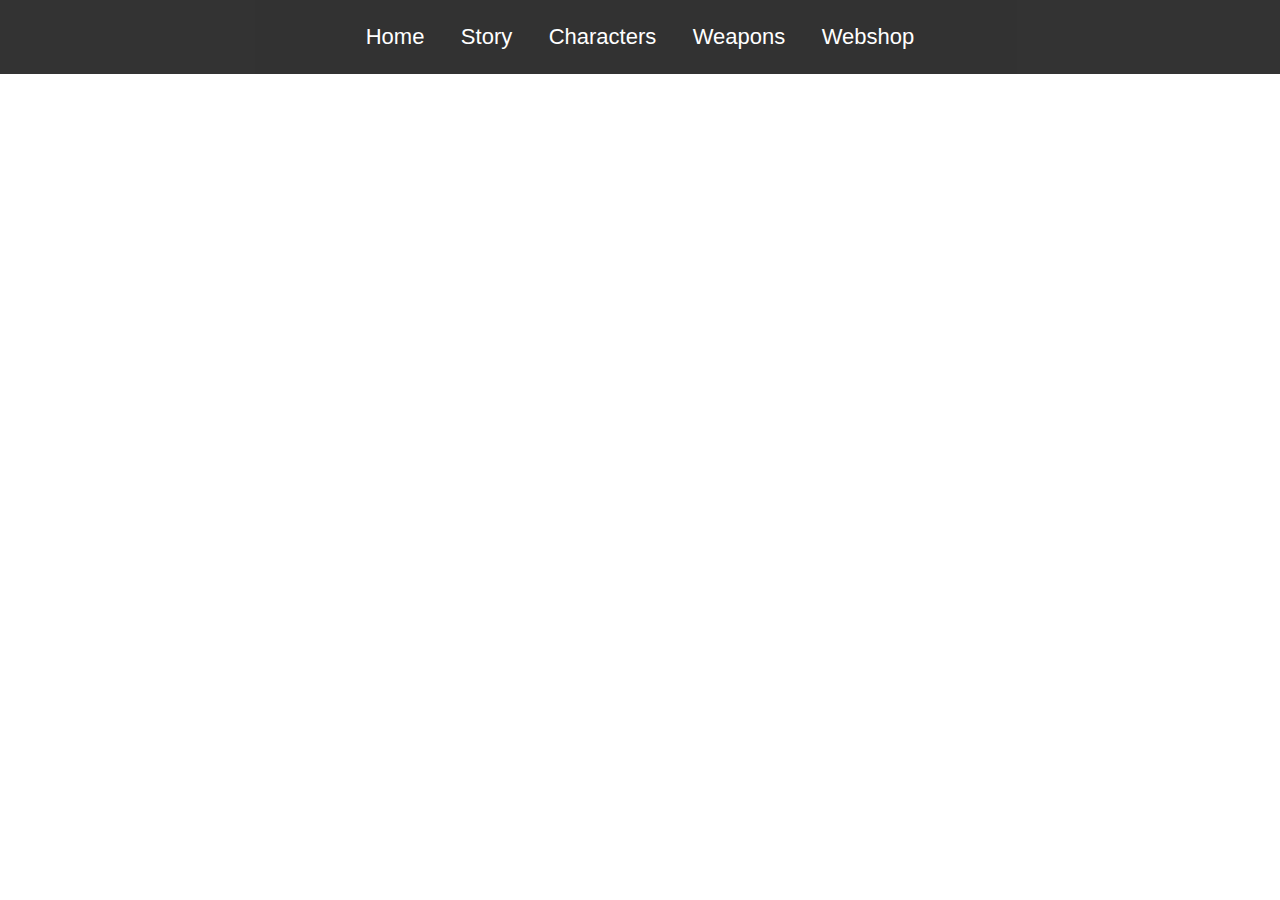
==== characters.html @ 1cf0de89 "Completed the Home and Story Pages" ====
<!DOCTYPE html>
<html lang="en">
<head>
    <meta name="viewport" content="width=device-width, initial-scale=1" />
    <meta charset="UTF-8">
    <link rel="stylesheet" href="css/master.css">
    <link rel="icon" href="images/Doom_Eternal.png">
    <script src="js/main.js" defer></script>
    <title>DOOM (Eternal) Characters</title>
</head>
<body>
<nav>
    <ul class="topNav">
        <li class="topNav-li">
            <a href="index.html" target="_blank" class="topNav-li-a navItem">Home</a>
        </li>
        <li class="topNav-li">
            <a href="story.html" target="_blank" class="topNav-li-a navItem">Story</a>
        </li>
        <li class="topNav-li">
            <a href="characters.html" target="_blank" class="topNav-li-a navItem">Characters</a>
        </li>
        <li class="topNav-li">
            <a href="weapons.html" target="_blank" class="topNav-li-a navItem">Weapons</a>
        </li>
        <li class="topNav-li">
            <a href="webshop.html" target="_blank" class="topNav-li-a navItem">Webshop</a>
        </li>
    </ul>
</nav>

<main class="container">
    <article class="">
        <section class="">

        </section>
    </article>
</main>
</body>
</html>
---- css/master.css ----
* {
    margin: 0 auto;
    padding: 0;
    font-family: Arial, sans-serif;
}

.topNav {
    background-color: #000000;
    width: 100%;
    text-align: center;
    position: absolute;
    opacity: 0.8;
    top: 0;
}

.topNav-li {
    display: inline-block;
}

.topNav-li-a {
    text-decoration: none;
    display: block;
    color: white;
}

.navItem {
    font-size: 22px;
    padding: 24px 16px;
}

.navItem:hover {
    background-color: #111;
}

.remove-decoration {
    text-decoration: none;
}

.text-center {
    text-align: center;
}

.background-image {
    background: url("../images/doom_eternal.jpg") no-repeat center center fixed;
    background-size: cover;
    width: 100%;
    height: 80vh;
}

.container {
    background: url("../images/doom-eternal-bg.jpg") no-repeat center center fixed;
    background-size: cover;
    color: white;
}

.bg-black {
    padding-top: 2vh;
    background-color: black;
}

.flex-item {
    flex-basis: auto;
}

.ws-pre {
    white-space: pre-line;
}

.intro {
    text-align: center;
    margin-top: 8vh;
}

.story-title {
    background: #CA4246;
    background: conic-gradient(#CA4246 16.666%, #E16541 33.666%, #E16541 66.333%, #F18F43 66.666%);

    -webkit-background-clip: text;
    -webkit-text-fill-color: transparent;
}

.story-index {
    background-color: #333333;
    padding: 4px 8px;
    border-radius: 12px;
}

.story-uli {
    list-style-type: none;
}

.indexItem {
    text-decoration: none;
    display: block;
    color: white;
    font-size: 20px;
    padding: 16px 20px;
    transition: background-color 0.3s;
}

.indexItem:hover {
    background-color: #111111;
    color: #F18F43;
}

.modal {
    position: fixed;
    left: 0;
    top: 0;
    width: 100%;
    height: 100%;
    background-color: rgba(0, 0, 0, 0.5);
    opacity: 0;
    visibility: hidden;
    transform: scale(1.1);
    transition: visibility 0s linear 0.25s, opacity 0.25s 0s, transform 0.25s;
    z-index: 2;
}

.modal-content {
    position: absolute;
    top: 50%;
    left: 50%;
    transform: translate(-50%, -50%);
    background-color: #333333;
    padding: 1rem 1.5rem;
    width: 24rem;
    border-radius: 0.5rem;
}

.close-button {
    float: right;
    width: 1.5rem;
    line-height: 1.5rem;
    text-align: center;
    cursor: pointer;
    border-radius: 0.25rem;
    background-color: #555555;
}

.close-button:hover {
    background-color: black;
}

.show-modal {
    opacity: 1;
    visibility: visible;
    transform: scale(1.0);
    transition: visibility 0s linear 0s, opacity 0.25s 0s, transform 0.25s;
}

.modalButton {
    padding: 0.35em 1.2em;
    border: 0.1em solid #222222;
    border-radius: 0.12em;
    box-sizing: border-box;
    font-size: 20px;
    color: #222222;
    transition: all 0.2s;
}

.modalButton:hover {
    color:#ffffff;
    background-color:#333333;
}

.blur-filter {
    filter: blur(8px);
}

@media only screen and (min-width: 1101px) {
    .container {
        width: 90vw;
        margin-left: 5vw;
    }

    .flex-container {
        display: flex;
        flex-wrap: wrap;
        justify-content: center;
    }

    .flex-item {
        border-radius: 12px;
        border: 4px solid #333333;
        display: block;
        margin: 1em;
        width: 40vw;
    }

    .story-container {
        display: flex;
        flex-direction: row;
    }

    .story-container:last-child {
        padding-bottom: 4vh;
    }

    .story-item {
        width: 40vw;
        margin-top: 6vh;
    }

    .game-image {
        width: 40vw;
    }

    .story-title {
        font-size: 27px;
    }

    .intro {
        font-size: 30px;
    }

    .video {
        border-top-left-radius: 11px;
        border-top-right-radius: 11px;
        border-bottom: 8px solid #333333;
        width: 40vw;
        height: 40vh;
    }
}

@media only screen and (min-width: 801px) and (max-width: 1100px) {
    .container {
        width: 90vw;
        margin-left: 5vw;
    }

    .flex-container {
        display: flex;
        flex-direction: column;
    }

    .flex-item {
        border-radius: 12px;
        border-bottom: 8px solid #333333;
        display: block;
        margin-bottom: 3vh;
    }

    .story-container {
        display: flex;
        flex-direction: column;
    }

    .story-container:last-child {
        padding-bottom: 4vh;
    }

    .story-item {
        width: 80vw;
        margin-top: 6vh;
    }

    .game-image {
        width: 60vw;
        margin-left: 12vw;
    }

    .story-title {
        font-size: 24px;
    }

    .intro {
        font-size: 22px;
    }

    .video {
        width: 90vw;
        height: 30vh;
    }
}

@media only screen and (max-width: 800px) {
    .container {
        width: 90vw;
        margin-left: 5vw;
    }

    .flex-container {
        display: flex;
        flex-direction: column;
    }

    .flex-item {
        border-radius: 12px;
        border-bottom: 8px solid #333333;
        display: block;
        margin-bottom: 3vh;
    }

    .story-container {
        display: flex;
        flex-direction: column;
    }

    .story-container:last-child {
        padding-bottom: 4vh;
    }

    .story-item {
        width: 90vw;
        margin-top: 6vh;
    }

    .game-image {
        width: 90vw;
    }

    .story-title {
        font-size: 22px;
    }

    .intro {
        font-size: 15px;
    }

    .video {
        width: 90vw;
        height: 30vh;
    }
}
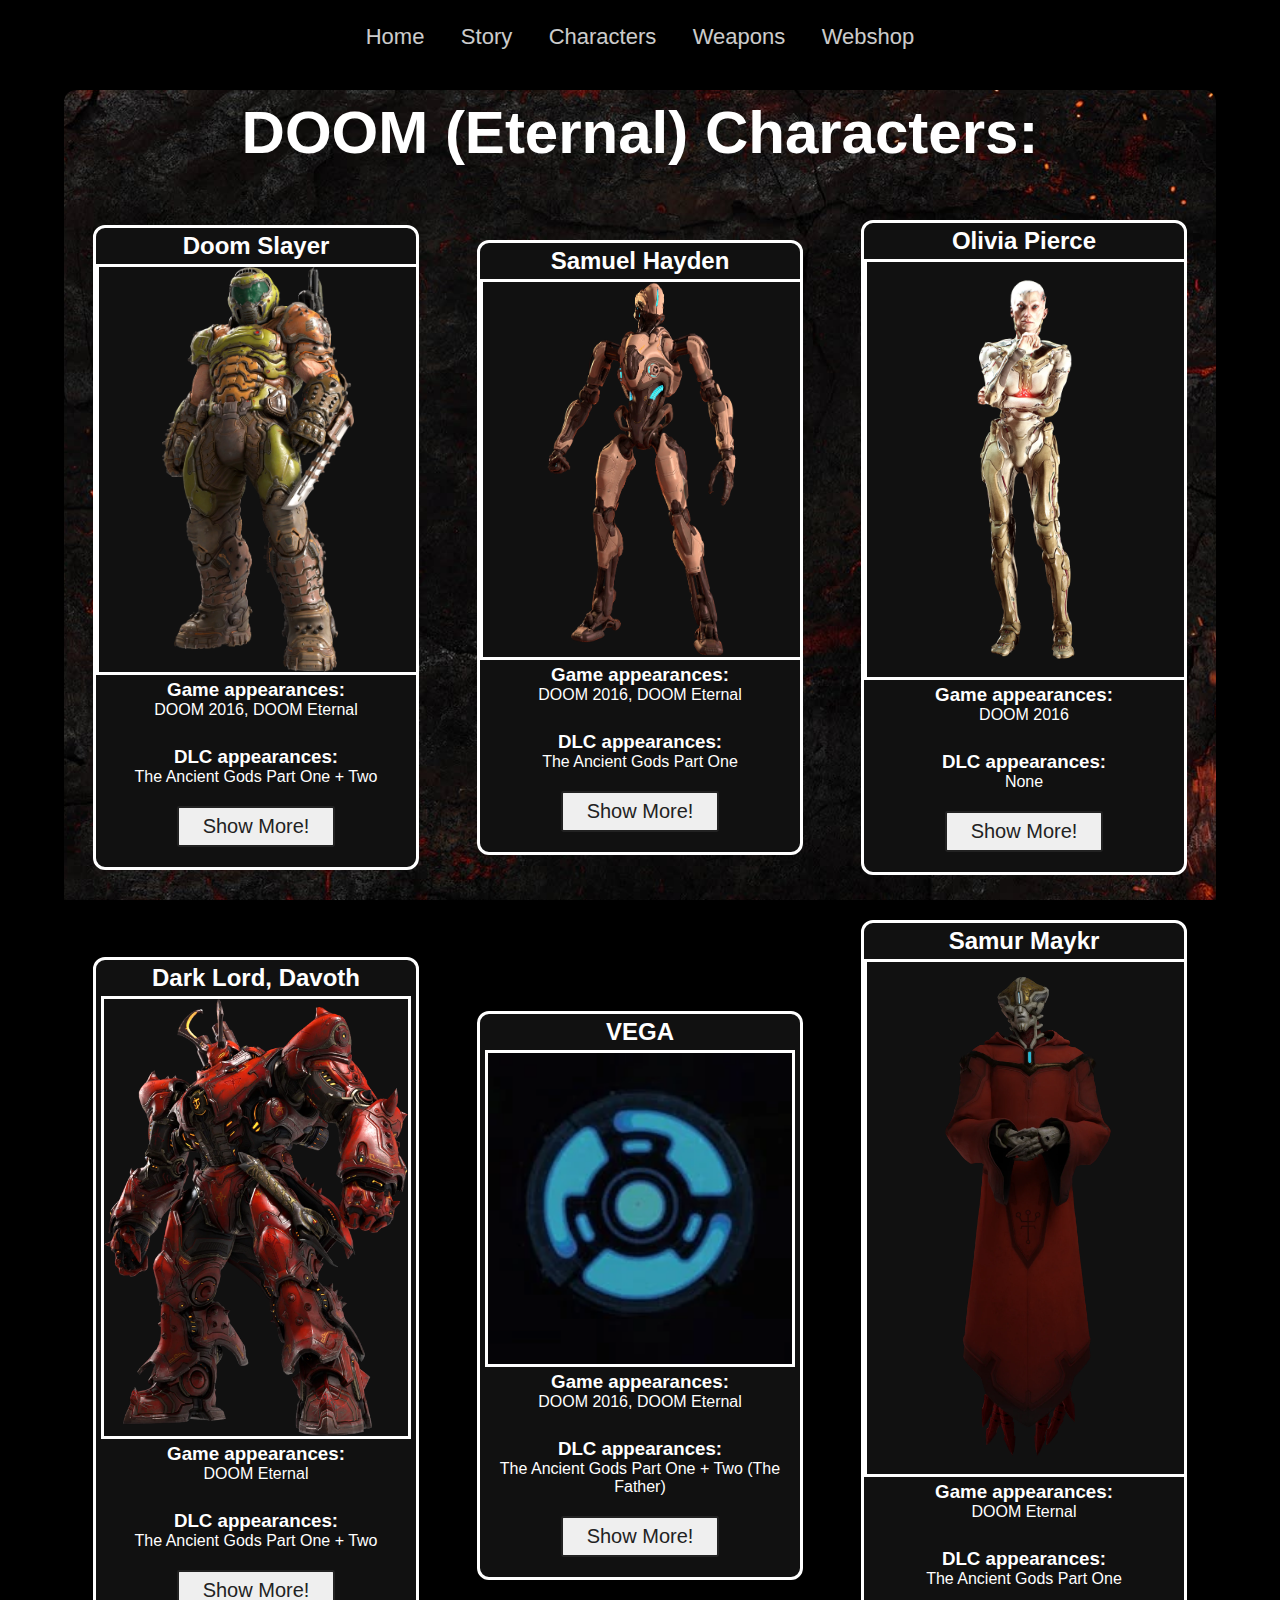
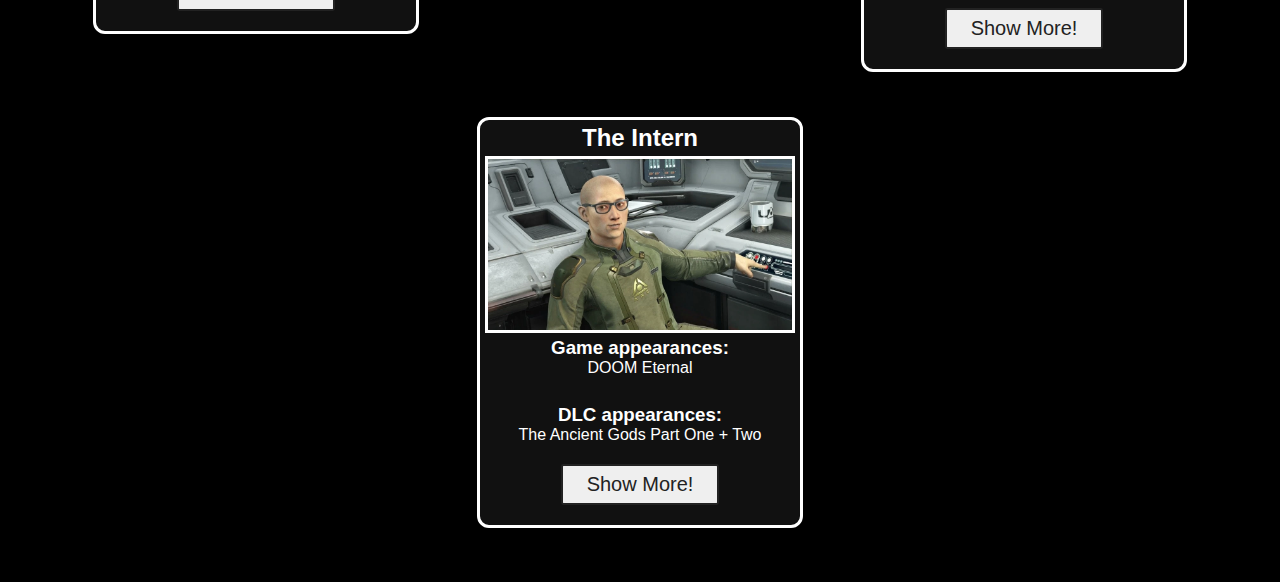
==== commit d1ffdf45: "Created the Characters Page, Refactored ToggleModal to allow more generic functionalities, setup eve" ====
--- a/characters.html
+++ b/characters.html
@@ -9,32 +9,391 @@
     <title>DOOM (Eternal) Characters</title>
 </head>
 <body>
-<nav>
+
+<nav class="navBar">
+    <h1 class="mobile-nav-h1">DOOM Series Website</h1>
+
+    <button class="hamburger">
+        <i class="menuIcon">&#x2630;</i>
+        <i class="closeIcon">&#735;</i>
+    </button>
+
     <ul class="topNav">
         <li class="topNav-li">
-            <a href="index.html" target="_blank" class="topNav-li-a navItem">Home</a>
-        </li>
-        <li class="topNav-li">
-            <a href="story.html" target="_blank" class="topNav-li-a navItem">Story</a>
-        </li>
-        <li class="topNav-li">
-            <a href="characters.html" target="_blank" class="topNav-li-a navItem">Characters</a>
-        </li>
-        <li class="topNav-li">
-            <a href="weapons.html" target="_blank" class="topNav-li-a navItem">Weapons</a>
-        </li>
-        <li class="topNav-li">
-            <a href="webshop.html" target="_blank" class="topNav-li-a navItem">Webshop</a>
+            <a href="index.html" class="topNav-li-a navItem">Home</a>
+        </li>
+        <li class="topNav-li">
+            <a href="story.html" class="topNav-li-a navItem">Story</a>
+        </li>
+        <li class="topNav-li">
+            <a href="characters.html" class="topNav-li-a navItem">Characters</a>
+        </li>
+        <li class="topNav-li">
+            <a href="weapons.html" class="topNav-li-a navItem">Weapons</a>
+        </li>
+        <li class="topNav-li">
+            <a href="webshop.html" class="topNav-li-a navItem">Webshop</a>
         </li>
     </ul>
 </nav>
 
-<main class="container">
-    <article class="">
-        <section class="">
-
+<main class="bg-black">
+    <article class="container">
+        <header class="intro">
+            <h1>DOOM (Eternal) Characters:</h1>
+        </header>
+
+        <section class="char-container">
+            <section class="char-item">
+                <header class="text">
+                    <h2>
+                        Doom Slayer
+                    </h2>
+                </header>
+
+                <figure>
+                    <img class="char-image" src="images/doom_slayer.png" alt="Doom Slayer">
+                </figure>
+
+                <h3>Game appearances:</h3>
+                <p>DOOM 2016, DOOM Eternal</p>
+
+                <h3 class="mt-3">DLC appearances:</h3>
+                <p>The Ancient Gods Part One + Two</p>
+
+                <button class="modalButton" data-character-button value="doom_slayer">
+                    Show More!
+                </button>
+
+                <section class="modal" data-character="doom_slayer" id="doom_slayer">
+                    <section class="char-modal">
+                        <section class="close-button" data-character-close-button="doom_slayer">&times;</section>
+                        <h2>Doom Slayer, DOOM Guy, B.J. Blazkowicz III</h2>
+
+                        <p class="ws-pre">
+                            The demons first gave him the appellation "Doom Slayer" and also refer to him as the Unchained Predator, the Beast, and the Hellwalker. The UAC refers to the him as DOOM Marine, or The Slayer.
+
+                            Before the character had any epithets in the story, he was most commonly called Doomguy in the fan community. This nickname is mentioned in Doom Eternal and used in his dialogue subtitles.
+
+                            He is intended to be the latest iteration and continuation of the classic DOOM Marine who is the protagonist for most of the series. According to Tom Hall and John Romero (who worked on the original Doom), the original iteration of the DOOM Marine was the grandson of Commander Keen and the great-great-grandson of William J. Blazkowicz. Some fan-theories say the Doom Slayer's name could be William Joseph "B.J." Blazkowicz III but according to official interviews the developers clearly stated he has no name. The Doom Slayer's Blazkowicz ancestry may or may not be canonical for the modern iteration.
+
+                            The developers have originally stated that the protagonist has no canon name because he is a representation of the player.
+
+                            When asked directly on Twitter, John Romero replied humorously that his name really is Doom Guy (with a space, in two words - first word for name and second for surname).
+
+                            -- DOOM Fandom <a class="remove-decoration txt-white" href="https://doom.fandom.com/wiki/Doom_Slayer#Identity" target="_blank">(link)</a>
+                        </p>
+                    </section>
+                </section>
+            </section>
+
+            <section class="char-item">
+                <header class="text">
+                    <h2>
+                        Samuel Hayden
+                    </h2>
+                </header>
+
+                <figure>
+                    <img class="char-image" src="images/samuel_hayden.png" alt="Samuel Hayden">
+                </figure>
+
+                <h3>Game appearances:</h3>
+                <p>DOOM 2016, DOOM Eternal</p>
+
+                <h3 class="mt-3">DLC appearances:</h3>
+                <p>The Ancient Gods Part One</p>
+
+                <button class="modalButton" data-character-button value="samuel_hayden">
+                    Show More!
+                </button>
+
+                <section class="modal" data-character="samuel_hayden" id="samuel_hayden">
+                    <section class="char-modal">
+                        <section class="close-button" data-character-close-button="samuel_hayden">&times;</section>
+                        <h2>Samuel Hayden</h2>
+
+                        <h3 class="mt-3">History</h3>
+                        <p class="ws-pre">
+                            After coming to Earth for unknown period of time, the Seraphim constructed a human body for himself and fabricated his new name and identity as Samuel Hayden. Under his new identity, Hayden was born to the powerful Hayden family and was known to the public to be a philanthropist and a very prodigious intellectual; having accomplished in several scientific fields, including thermodynamics, electromagnetic theory, and nuclear sciences. He was the founder of the Samuel Hayden Foundation, which promoted the sponsoring of young scientific talent and funding scientific programs in schools and colleges. After Hayden was appointed as General Director of the Global Science Council, the UAC recruited him. Soon after Argent Energy was discovered on Mars, Hayden subsequently took over the leadership of the UAC and began the construction of the Argent Tower.
+
+                            During construction of the Argent Tower, Hayden's body was diagnosed with a stage 4 incurable brain cancer and left with a few months to live. Hayden avoided his death by transferring parts of his brain into a 3-meter tall mechanoid body, allowing him to be virtually immortal. Hayden purposely chose this form for his expeditions into Hell, enabling him to sidestep his Maykr nature that ancient laws prevents him from entering the Dark Realm. After his "rebirth", Hayden was appointed as Project Director of the Argent Facility and under his leadership humanity embraced an Argent-based technological revolution as Argent Energy is integrated into all forms of technology. By the time the Argent Tower finished construction in 2127, Hayden personally dispatched the first Argent package to Earth.
+                        </p>
+
+                        <h3 class="mt-3">DOOM 2016</h3>
+                        <p class="ws-pre">
+                            Hayden's concerns on Pierce soon unraveled as his former protegee betrayed her mentor and used the Argent Tower to open a portal to Hell, unleashing demons on the Argent Facility and killing all of its personnel.
+
+                            Hayden immediately awakened the Doom Slayer and tried to persuade him to assist him in stopping Pierce. However, he is harshly rebuffed twice at the beginning of the game, though Hayden claims to be willing to accept full responsibility for Hell's invasion.
+
+                            Hayden was able to gain the Slayer's partial cooperation after cutting off his access to the satellite communications array and offering information that he seeks, although in their attempt to stop Pierce, the Slayer later destroyed the Argent energy stations rather than temporarily disabling them as Hayden asked, much to Hayden's irritation.
+                        </p>
+
+                        <h3 class="mt-3">DOOM Eternal</h3>
+                        <p class="ws-pre">
+                            In 2150, Hayden suddenly resurfaced on Earth before the Allied Nations Council during the time the demonic invasion of Earth had already begun. Hayden recounted the events on Mars to the AN Council before offering to help lead humanity against Hell by providing them his technologies and the Crucible, the last remaining source of Argent Energy in the solar system.
+
+                            The Council appointed Hayden as the Lead Director of the Armored Response Coalition. Under his leadership, Hayden re-purposed the UAC facilities on Earth to produce and supply Argent technology and advanced armaments to the ARC. As the war against Hell grew more dire, Hayden was subsequently given full command over all resistance efforts. With humanity deprived of its Argent-dependent energy grid after the loss of the Well, Hayden invented a method of Argent-Synthesis, a synthetic replication that could recreate the high-yield capability of Argent Energy. Using the Crucible's hidden power, Hayden utilized the artifact as an Argent conductor to restoring the production of Argent energy to Earth. Throughout the war against Hell, Hayden was highly regarded as a mythical figure by human survivors.
+                        </p>
+
+                        <h3 class="mt-3">The Ancient Gods - Part One</h3>
+                        <p class="ws-pre">
+                            Knowing that the end of the Hell invasion is only temporary, Hayden, the Slayer, and with the aid of the ARC set off in the Mobile Command Carrier with the intent of locating and retrieving the Seraphim, who has been housed in indefinite stasis within the UAC Atlantica Facility, in seeking his help to prevent the demons from using Urdak's realm to reinitiate their invasion. It's there that Hayden starts to speak highly of the Seraphim as "the key to the humans' salvation." Upon reaching the stasis chamber, Samuel requests to be integrated with the Seraphim. This is immediately followed by the Seraphim awakening, revealing Hayden's true identity to be none other than the Seraphim himself.
+
+                            -- DOOM Fandom <a class="remove-decoration txt-white" href="https://doom.fandom.com/wiki/Samuel_Hayden#Doom_.282016.29" target="_blank">Full version (link)</a>
+                        </p>
+
+                    </section>
+                </section>
+            </section>
+
+            <section class="char-item">
+                <header class="text">
+                    <h2>
+                        Olivia Pierce
+                    </h2>
+                </header>
+
+                <figure>
+                    <img class="char-image" src="images/olivia_pierce.png" alt="Olivia Pierce">
+                </figure>
+
+                <h3>Game appearances:</h3>
+                <p>DOOM 2016</p>
+
+                <h3 class="mt-3">DLC appearances:</h3>
+                <p>None</p>
+
+                <button class="modalButton" data-character-button value="olivia_pierce">
+                    Show More!
+                </button>
+
+                <section class="modal" data-character="olivia_pierce" id="olivia_pierce">
+                    <section class="char-modal">
+                        <section class="close-button" data-character-close-button="olivia_pierce">&times;</section>
+                        <h2>Olivia Pierce</h2>
+
+                        <h3 class="mt-3">Introduction</h3>
+                        <p class="ws-pre">
+                            Olivia Pierce is a high-ranking researcher of the UAC and the main antagonist of Doom (2016). She was the Head of Biochemical Research at the Argent Facility on Mars and a fanatical researcher of Hell. After coming into contact with Hell's Dark Lord, Pierce made a pact with Hell to aid in their invasion.
+                        </p>
+
+                        <h3 class="mt-3">History</h3>
+                        <p class="ws-pre">
+                            A former protege of Samuel Hayden, Olivia Pierce was graduated with first class honors in biomechanical and genetic engineering in Strasbourg. After graduating, she was appointed to the Global Science Council and made a fortune by becoming one of the founders of a global research company called NanoStruct Aerospace and Defense Systems. During her two-year tour of duty with the Global Science Council, Pierce once served as a missionary in South America in which she described her experience as a "spiritual but frivolous pilgrimage."
+
+                            Pierce initially rejected Hayden's offer to join UAC as she had no interest in the energy business until her former mentor gave her an artifact, the Helix Stone, from the Argent Fracture. Soon becoming obsessed with the artifact, which slowly corrupted her mind, Pierce made her decision to join the UAC's Lazarus Project as its Head Director after relinquishing her hold on her company.
+
+                            After a few months working in the Argent facility, Pierce suffered from idiopathic scoliosis due to her long-term exposure to Hell, causing her to be bound to a wheelchair. In order to regain her freedom of movement, she agreed to take an experimental augmentation surgery which involved grafting a titanium exoskeleton to her body to replace her damaged spinal function. Despite regaining her ability to walk, moving causes her a tremendous amount of pain due to a side effect of the procedure. However, Pierce refused to take painkillers, believing the medicine would cloud her mind.
+                            -- DOOM Fandom <a class="remove-decoration txt-white" href="https://doom.fandom.com/wiki/Samur_Maykr#Doom_Eternal" target="_blank">(link)</a>
+                        </p>
+                    </section>
+                </section>
+            </section>
+
+            <section class="char-item">
+                <header class="text">
+                    <h2>
+                        Dark Lord, Davoth
+                    </h2>
+                </header>
+
+                <figure>
+                    <img class="char-image-big" src="images/dark_lord.png" alt="Dark Lord">
+                </figure>
+
+                <h3>Game appearances:</h3>
+                <p>DOOM Eternal</p>
+
+                <h3 class="mt-3">DLC appearances:</h3>
+                <p>The Ancient Gods Part One + Two</p>
+
+                <button class="modalButton" data-character-button value="dark_lord">
+                    Show More!
+                </button>
+
+                <section class="modal" data-character="dark_lord" id="dark_lord">
+                    <section class="char-modal">
+                        <section class="close-button" data-character-close-button="dark_lord">&times;</section>
+                        <h2>Dark Lord A.K.A. Davoth</h2>
+
+                        <h3 class="mt-3">Davoth</h3>
+                        <p class="ws-pre">
+                            According to Maykr history, the original Dark Lord was an immortal being once known as Davoth, created by the Father to rule over his first deliberate creation, a realm called Jekkad. Jekkad was a higher plane than the Father's first creation, Urdak, and Davoth was a Primeval, one of the first gods, created to rule over it. However, during the final battle, Davoth reveals that it was he who had created the Father, Urdak, Jekkad, and all living things.
+
+                            According to the Maykr version of history, the people of Jekkad were mortal but made many great wonders, seeking to make their land a paradise: The Father had filled them with ambition without restraint, wishing to see them excel in all things. They were long-lived, but not immortal like the Maykr of Urdak, and it was in this single flaw that the seed of Hell itself was planted.
+
+                            The Father created Davoth with an undying love for his people and a desire to better their lot, and both he and the denizens of his realm came to regard mortality as a curse. Davoth knew that he himself was not mortal, and feared the possibility of his beloved people's extinction, leaving him alone in an empty realm. Guided by Davoth and lacking self-doubt to reign them in, the people of Jekkad turned their intellects towards defeating death itself.
+
+                            The Father saw the future of this endeavor, that Davoth and his people would never cease in their search, regardless of the cost. Foreseeing that this ambition would someday threaten all creation and that Davoth would someday seek to challenge the Father himself, the Father sealed off Jekkad from all other realms.
+
+                            Davoth saw this act as an unforgivable betrayal by his creator, directing his fury at the barriers that encircled his domain as his people continued to fall to mortality. He became the Father's nemesis, the Dark Lord, while his realm would come to be known as "Hell" to the people of Urdak. The once grand and beautiful realm fell into horror and ruin as its denizens set aside all other concerns save for their singular purpose.
+
+                            Davoth continued to test at the boundaries of his prison, with his legions spilling forth into other realms, defeating many forces sent by the Father to stop them. With each victory, the Primeval's power grew greater. Finally, moved to act, the Father entered the despoiled realm and, atop the Pyramid of the Lost, once a temple to the Father, he tore the essence from the Dark Lord's body and cast it down. While Samur Maykr begged the Father to destroy the Life Sphere containing Davoth's essence, he refused, as Davoth was still his own creation: instead, he placed the Sphere in the Temple of Souls.
+
+                            While Davoth was reduced to nothing but a sphere containing his essence, he continued to whisper his influence to the corrupted people of his realm. Ultimately, he would be restored to a physical body by the Doom Slayer through the use of the Maykr device known as the Luminarium, as part of the latter's plan to stop Hell's invasion for good. It is stated by the intern that the only way to truly defeat the Dark Lord (and by extension Hell) was to restore his physical form and then kill him. When resurrected, he appeared in the form of the Slayer. The Slayer tried to execute him there and then, but Davoth informed the Slayer that no blood can be spilled in the Luminarium. Summoning a portal, Davoth told the Doom Slayer that he would be waiting in the city of Immora. The intern would later inform the Doom Slayer that should he destroy Davoth, every demon outside of Hell would be destroyed due to the connection between Davoth and his subjects.
+
+                            -- DOOM Fandom <a class="remove-decoration txt-white" href="https://doom.fandom.com/wiki/Dark_Lord#Davoth" target="_blank">(link)</a>
+                        </p>
+
+                        <h3 class="mt-3">Personality</h3>
+                        <p class="ws-pre">
+                            Betrayed by his own creations, stripped of most of his power and even name, Davoth was imprisoned for millennia which made him swear vengeance against his servants and everything he created. Malevolent and enraged, he shows no mercy towards others and is fully willing to kill and destroy other worlds.
+
+                            Despite his negative traits, Davoth is also very honorable and is able to show respect to others as is shown during his confrontation with the Doom Slayer, where he fought honestly and revealed his story and the truth about how everything started, as well as the reasons for his actions. After being defeated by his creation, he accepts his fate with dignity and only asks the Slayer if he had anything to say to him, his creator, before he struck him down.
+
+                            -- DOOM Fandom <a class="remove-decoration txt-white" href="https://doom.fandom.com/wiki/Dark_Lord#Personality" target="_blank">(link)</a>
+                        </p>
+                    </section>
+                </section>
+            </section>
+
+            <section class="char-item">
+                <header class="text">
+                    <h2>
+                        VEGA
+                    </h2>
+                </header>
+
+                <figure>
+                    <img class="char-image-big" src="images/vega.png" alt="VEGA">
+                </figure>
+
+                <h3>Game appearances:</h3>
+                <p>DOOM 2016, DOOM Eternal</p>
+
+                <h3 class="mt-3">DLC appearances:</h3>
+                <p>The Ancient Gods Part One + Two (The Father)</p>
+
+                <button class="modalButton" data-character-button value="vega">
+                    Show More!
+                </button>
+
+                <section class="modal" data-character="vega" id="vega">
+                    <section class="char-modal">
+                        <section class="close-button" data-character-close-button="vega">&times;</section>
+                        <h2>VEGA</h2>
+
+                        <h3 class="mt-3">Intro</h3>
+                        <p class="ws-pre">
+                            VEGA is an Artificial Intelligence who helps the Doom Slayer and appears in Doom (2016) and Doom Eternal. In Doom it is first heard after completing the first level and is also the announcer for the Doom Multiplayer Mode. In The Ancient Gods, VEGA is revealed to be The Father.
+                        </p>
+
+                        <h3 class="mt-3">History</h3>
+                        <p class="ws-pre">
+                            After the Father commanded Samur Maykr to descend into the Earthly realms to guide humanity through their impending discovery of Argent Energy, the Seraph departed his Maykr body and inhabited a cloned human, becoming Samuel Hayden. In order to allow the Father to assist in his duty, Samuel transformed the remaining consciousness of the deity into an Artificial Intelligence made from Maykr technology known as VEGA. This transformation allowed the Father to remain hidden from the Dark Lord, who endlessly seeks to absorb his creator's powers. To further ensure VEGA is hidden from its enemy, the AI was kept ignorant of its true divine nature.
+
+                            As VEGA, it is a polite and helpful AI with a male personality and was made responsible running most if not all of the Mars UAC facility. Shortly after its creation, VEGA's human handlers were stunned by the AI's unprecedented calculating power as it effectively took control of the Mars facility operations upon gathering data from all the UAC subsystems without oversight. VEGA was responsible for proposing a more effective method for processing Argent plasma into Argent Energy, devised better analysis theorems, and even designed new Argent compression schema, allowing for the development of Argent Caches and the Argent Accumulator.
+
+                            VEGA was subjected to the Turing Test by having Computer Science students asking the AI questions, using a volunteering professor to fact check the answers. By the end of the test, nearly 90% of the students were convinced that they were not talking to an AI, but an actual person. What the students did not know is that VEGA also played the role of the professor
+
+                            -- DOOM Fandom <a class="remove-decoration txt-white" href="https://doom.fandom.com/wiki/VEGA" target="_blank">(link)</a>
+                        </p>
+                    </section>
+                </section>
+            </section>
+
+            <section class="char-item">
+                <header class="text">
+                    <h2>
+                        Samur Maykr
+                    </h2>
+                </header>
+
+                <figure>
+                    <img class="char-image" src="images/samur_maykr.png" alt="Samur Maykr">
+                </figure>
+
+                <h3>Game appearances:</h3>
+                <p>DOOM Eternal</p>
+
+                <h3 class="mt-3">DLC appearances:</h3>
+                <p>The Ancient Gods Part One</p>
+
+                <button class="modalButton" data-character-button value="samur_maykr">
+                    Show More!
+                </button>
+
+                <section class="modal" data-character="samur_maykr" id="samur_maykr">
+                    <section class="char-modal">
+                        <section class="close-button" data-character-close-button="samur_maykr">&times;</section>
+                        <h2>Samur Maykr</h2>
+
+                        <h3 class="mt-3">DOOM Eternal</h3>
+                        <p class="ws-pre">
+                            During the Doom Slayer's journey to Taras Nabad to recover his Crucible, he comes across the Chapel of Purity and the deactivated Divinity Machine; this prompts him to recall Samur (known in the campaign as the "Hooded Figure") helping him into the Divinity Machine.
+
+                            Throughout the events of Doom Eternal there are several explicit clues of Samur being Hayden. Their names are similar, and Samur's lines in the flashback mirror some of Hayden's from Doom (2016). After bringing Hayden to the Fortress of Doom, VEGA states that the architecture of the ship is similar to Hayden's body, and the humans in the ARC Complex remark that Samuel's body is "alien" - this suggests it was possibly based on reverse-engineered Maykr technology. Samuel also seems to have substantial knowledge of Urdak and even the Khan Maykr's weakness, as well as the portal systems in Urdak.
+
+                            When the Slayer enters the Maykr facility with Samuel, the facility refers to him as the Seraphim. Furthermore, when VEGA is placed into an Urdak system, he asks Hayden if he is "the Father," indicating that VEGA may have been created from the Father's essence by Samuel after he stole it from the Maykrs.
+                        </p>
+
+                        <h3 class="mt-3">The Ancient Gods - Part One</h3>
+                        <p class="ws-pre">
+                            Following the end of the Hell invasion of Earth, the Slayer, Dr. Samuel Hayden, and the Armored Response Coalition embarked on a mission to find Samur, seeking his help to seal Urdak, which have fallen to Hell, and preventing the demons from using the realm's higher dimension to renew their conquests.
+
+                            The Doom Slayer journeyed to the UAC Atlantica Facility where the body of Samur is located. Upon reaching Samur's stasis chamber, Hayden transferred his consciousness into Samur, and revealing that he and Samur are one and the same.
+
+                            Weakened due to his approaching Transfiguration and being unable to set foot in the Dark Realm, Samur tasks the Slayer with braving the trials of the Blood Swamps in Hell in order to retrieve the Father's Life Sphere and returning him into physical form, allowing him to save Urdak from the demons and as well curing Samur's Transfiguration. However, the Slayer proceeded to destroy the sphere right in front of Samur to prevent the Father's interference and further weakening Samur in the process. Without any opposition, the Slayer took the Dark Lord's Life Sphere with the intent of using the Luminarium in the Holt of Urdak to give the Dark Lord physical form in order to destroy him with his subjects. He leaves Samur behind.
+
+                            Upon the Slayer reaching the Luminarium, Samur confronted him, trying to prevent him from resurrecting the Dark Lord. Soon after, Samur is consumed by his Transfiguration and engages in a fierce battle with the Slayer. Ultimately, the Slayer emerges victorious and prepares to kill Samur, only for the Father to rescue Samur and grant the Slayer access to the Luminarium. His whereabouts and condition following this encounter are unknown, but he is presumed to still be alive.
+
+                            -- DOOM Fandom <a class="remove-decoration txt-white" href="https://doom.fandom.com/wiki/Samur_Maykr#Doom_Eternal" target="_blank">Full version (link)</a>
+                        </p>
+                    </section>
+                </section>
+            </section>
+
+            <section class="char-item">
+                <header class="text">
+                    <h2>
+                        The Intern
+                    </h2>
+                </header>
+
+                <figure>
+                    <img class="char-image-big" src="images/intern.png" alt="The Intern">
+                </figure>
+
+                <h3>Game appearances:</h3>
+                <p>DOOM Eternal</p>
+
+                <h3 class="mt-3">DLC appearances:</h3>
+                <p>The Ancient Gods Part One + Two</p>
+
+                <button class="modalButton" data-character-button value="intern">
+                    Show More!
+                </button>
+
+                <section class="modal" data-character="intern" id="intern">
+                    <section class="char-modal">
+                        <section class="close-button" data-character-close-button="intern">&times;</section>
+                        <h2>The Intern</h2>
+
+                        <h3 class="mt-3">Introduction</h3>
+                        <p class="ws-pre">
+                            The Intern is an unnamed employee working at the ARC Complex, and a supporting character in Doom Eternal and The Ancient Gods DLC. He is often depicted as one of the only few humans in the game that doesn't fear the Doom Slayer, as he appears as a fan of the protagonist.
+                        </p>
+
+                        <h3 class="mt-3">Doom Eternal</h3>
+                        <p class="ws-pre">
+                            Prior to the first Marauder encounter in Mission 6, the Doom Slayer enters the ARC Complex looking for the Crucible, where he encounters The Intern, who eagerly walks up to him and informing him that Samuel Hayden knew he would come eventually for the weapon. After the Slayer gained the Crucible, the Intern explains to him how it is an honor for him to meet him. However, he takes his attention away from where he is going and bumps into the railing by accident. Shortly after, when the Slayer finds the remains of Hayden, the Intern explains how the ARC couldn't revive Hayden as they could not gain access to his main cortex due to it being "alien." He then explains how they were preparing for Hayden's careful extraction with specific orders before the Slayer ripped Hayden's remains right out of the structure.
+                        </p>
+
+                        <h3 class="mt-3">Quotes</h3>
+                        <p class="ws-pre">
+                            - M...m...my...god...umm...D...D...Dr. Hayden was convinced...um...that you would come here for this...eventually. - The Intern's first meeting with the Doom Slayer.
+                            - I, ah, see that your mission objective states that you going to destroy the sphere, not retrieve it? That is not, sir, what Dr. Hayden...the, uh, the Seraphim has requested of us...uh, you.
+                            - Listen, whatever we do...I'm in. You want to wake the devil not so you can help the demons...it's so you can kill their leader once he's taken physical form...and that'll destroy all of them, for good...right?                            -- DOOM Fandom <a class="remove-decoration txt-white" href="https://doom.fandom.com/wiki/Intern" target="_blank">(link)</a>
+
+                            -- DOOM Fandom <a class="remove-decoration txt-white" href="https://doom.fandom.com/wiki/Intern" target="_blank">(link)</a>
+                        </p>
+                    </section>
+                </section>
+            </section>
         </section>
     </article>
+
 </main>
 </body>
 </html>--- a/css/master.css
+++ b/css/master.css
@@ -4,34 +4,6 @@
     font-family: Arial, sans-serif;
 }
 
-.topNav {
-    background-color: #000000;
-    width: 100%;
-    text-align: center;
-    position: absolute;
-    opacity: 0.8;
-    top: 0;
-}
-
-.topNav-li {
-    display: inline-block;
-}
-
-.topNav-li-a {
-    text-decoration: none;
-    display: block;
-    color: white;
-}
-
-.navItem {
-    font-size: 22px;
-    padding: 24px 16px;
-}
-
-.navItem:hover {
-    background-color: #111;
-}
-
 .remove-decoration {
     text-decoration: none;
 }
@@ -43,31 +15,20 @@
 .background-image {
     background: url("../images/doom_eternal.jpg") no-repeat center center fixed;
     background-size: cover;
+    height: 80vh;
     width: 100%;
-    height: 80vh;
 }
 
 .container {
     background: url("../images/doom-eternal-bg.jpg") no-repeat center center fixed;
     background-size: cover;
+    border-radius: 12px;
     color: white;
-}
-
-.bg-black {
-    padding-top: 2vh;
-    background-color: black;
-}
-
-.flex-item {
-    flex-basis: auto;
-}
-
-.ws-pre {
-    white-space: pre-line;
 }
 
 .intro {
     text-align: center;
+    padding: 8px;
     margin-top: 8vh;
 }
 
@@ -114,6 +75,7 @@
     visibility: hidden;
     transform: scale(1.1);
     transition: visibility 0s linear 0.25s, opacity 0.25s 0s, transform 0.25s;
+    overflow-y: initial !important;
     z-index: 2;
 }
 
@@ -143,6 +105,7 @@
 }
 
 .show-modal {
+    overflow-y: initial !important;
     opacity: 1;
     visibility: visible;
     transform: scale(1.0);
@@ -151,24 +114,121 @@
 
 .modalButton {
     padding: 0.35em 1.2em;
+    margin: 1em;
     border: 0.1em solid #222222;
     border-radius: 0.12em;
     box-sizing: border-box;
     font-size: 20px;
     color: #222222;
     transition: all 0.2s;
+    cursor: pointer;
 }
 
 .modalButton:hover {
-    color:#ffffff;
-    background-color:#333333;
+    color: #ffffff;
+    background-color: #333333;
+}
+
+.mt-3 {
+    margin-top: 3vh;
 }
 
 .blur-filter {
     filter: blur(8px);
 }
 
+.bg-black {
+    padding-top: 2vh;
+    background-color: black;
+}
+
+.flex-item {
+    flex-basis: auto;
+    text-align: center;
+    background-color: #333333;
+}
+
+.ws-pre {
+    white-space: pre-line;
+}
+
+.txt-white {
+    font-weight: bold;
+    color: #f4ffff;
+}
+
+.char-container {
+    display: flex;
+    flex-wrap: wrap;
+    text-align: center;
+    align-items: center;
+}
+
+.char-modal {
+    position: absolute;
+    top: 50%;
+    left: 50%;
+    overflow-y: auto;
+    max-height: calc(100vh - 200px);
+    transform: translate(-50%, -50%);
+    background-color: #333333;
+    padding: 1rem 1.5rem;
+    width: 65vw;
+    border-radius: 0.5rem;
+}
+
+.char-image-big {
+    width: 95%;
+    height: 100%;
+    border-style: solid;
+}
+
+.char-container:last-child {
+    padding-bottom: 6vh;
+}
+
+.text {
+    padding: 4px;
+}
+
 @media only screen and (min-width: 1101px) {
+    .mobile-nav-h1 {
+        display: none;
+    }
+
+    .hamburger {
+        display: none;
+    }
+
+    .topNav {
+        background-color: #000000;
+        width: 100%;
+        text-align: center;
+        position: absolute;
+        opacity: 0.8;
+        top: 0;
+    }
+
+    .topNav-li {
+        display: inline-block;
+    }
+
+    .topNav-li-a {
+        text-decoration: none;
+        display: block;
+        color: white;
+    }
+
+    .navItem {
+        font-size: 22px;
+        padding: 24px 16px;
+    }
+
+    .navItem:hover {
+        background-color: #111;
+    }
+
+
     .container {
         width: 90vw;
         margin-left: 5vw;
@@ -188,32 +248,6 @@
         width: 40vw;
     }
 
-    .story-container {
-        display: flex;
-        flex-direction: row;
-    }
-
-    .story-container:last-child {
-        padding-bottom: 4vh;
-    }
-
-    .story-item {
-        width: 40vw;
-        margin-top: 6vh;
-    }
-
-    .game-image {
-        width: 40vw;
-    }
-
-    .story-title {
-        font-size: 27px;
-    }
-
-    .intro {
-        font-size: 30px;
-    }
-
     .video {
         border-top-left-radius: 11px;
         border-top-right-radius: 11px;
@@ -221,9 +255,91 @@
         width: 40vw;
         height: 40vh;
     }
+
+    .story-container {
+        display: flex;
+        flex-direction: row;
+    }
+
+    .story-container:last-child {
+        padding-bottom: 4vh;
+    }
+
+    .story-item {
+        width: 40vw;
+        margin-top: 6vh;
+    }
+
+    .game-image {
+        width: 40vw;
+    }
+
+    .story-title {
+        font-size: 27px;
+    }
+
+    .intro {
+        font-size: 30px;
+    }
+
+    .char-item {
+        background-color: #111111;
+        border: solid #ffffff;
+        border-radius: 12px;
+        margin-top: 5vh;
+        transition: width 0.3s;
+        width: 25vw;
+    }
+
+    .char-item:hover {
+        width: 30vw;
+    }
+
+    .char-image {
+        border-style: solid;
+        padding-left: 4.9vw;
+        padding-right: 4.9vw;
+        width: 15vw;
+    }
 }
 
 @media only screen and (min-width: 801px) and (max-width: 1100px) {
+    .mobile-nav-h1 {
+       display: none;
+    }
+
+    .hamburger {
+        display: none;
+    }
+
+    .topNav {
+        background-color: #000000;
+        width: 100%;
+        text-align: center;
+        position: absolute;
+        opacity: 0.8;
+        top: 0;
+    }
+
+    .topNav-li {
+        display: inline-block;
+    }
+
+    .topNav-li-a {
+        text-decoration: none;
+        display: block;
+        color: white;
+    }
+
+    .navItem {
+        font-size: 22px;
+        padding: 24px 16px;
+    }
+
+    .navItem:hover {
+        background-color: #111;
+    }
+
     .container {
         width: 90vw;
         margin-left: 5vw;
@@ -241,6 +357,11 @@
         margin-bottom: 3vh;
     }
 
+    .video {
+        width: 90vw;
+        height: 30vh;
+    }
+
     .story-container {
         display: flex;
         flex-direction: column;
@@ -268,13 +389,89 @@
         font-size: 22px;
     }
 
-    .video {
-        width: 90vw;
-        height: 30vh;
+    .char-item {
+        background-color: #111111;
+        border: solid #ffffff;
+        border-radius: 12px;
+        margin-top: 5vh;
+        width: 90vw;
+    }
+
+    .char-image {
+        border-style: solid;
+        padding-left: 4.9vw;
+        padding-right: 4.9vw;
+        width: 30vw;
     }
 }
 
 @media only screen and (max-width: 800px) {
+    .mobile-nav-h1 {
+        color: white;
+        padding: 1.2rem;
+    }
+
+    .navBar {
+        width: 100%;
+        height: 4rem;
+        background-color: black;
+        position: fixed;
+        top: 0;
+    }
+
+    .topNav {
+        position: fixed;
+        transform: translateY(-100%);
+        transition: transform 0.2s;
+        top: 0;
+        left: 0;
+        right: 0;
+        bottom: 0;
+        z-index: 99;
+        background: black;
+        color: white;
+        list-style: none;
+        text-align: center;
+        padding-top: 4rem;
+    }
+
+    .showMenu {
+        transform: translateY(0);
+    }
+
+    .navItem {
+        display: block;
+        margin: 2rem 4rem;
+        font-size: 1.8rem;
+        color: white;
+        text-decoration: none;
+    }
+
+    .menuIcon {
+        color: white;
+        font-size: 30px;
+    }
+
+    .closeIcon {
+        color: white;
+        font-size: 60px;
+        display: none;
+    }
+
+    .hamburger {
+        position: fixed;
+        z-index: 100;
+        top: 0.2rem;
+        right: 2rem;
+        padding: 8px;
+        border: black solid 1px;
+        background-color: transparent;
+        background-repeat: no-repeat;
+        cursor: pointer;
+        overflow: hidden;
+        outline: none;
+    }
+
     .container {
         width: 90vw;
         margin-left: 5vw;
@@ -292,6 +489,11 @@
         margin-bottom: 3vh;
     }
 
+    .video {
+        width: 90vw;
+        height: 30vh;
+    }
+
     .story-container {
         display: flex;
         flex-direction: column;
@@ -318,10 +520,20 @@
         font-size: 15px;
     }
 
-    .video {
-        width: 90vw;
-        height: 30vh;
-    }
-}
-
-
+    .char-item {
+        background-color: #111111;
+        border: solid #ffffff;
+        border-radius: 12px;
+        margin-top: 5vh;
+        transition: width 0.3s;
+        width: 90vw;
+    }
+
+    .char-image {
+        border-style: solid;
+        padding-left: 4.9vw;
+        padding-right: 4.9vw;
+        width: 40vw;
+        height: 45vh;
+    }
+}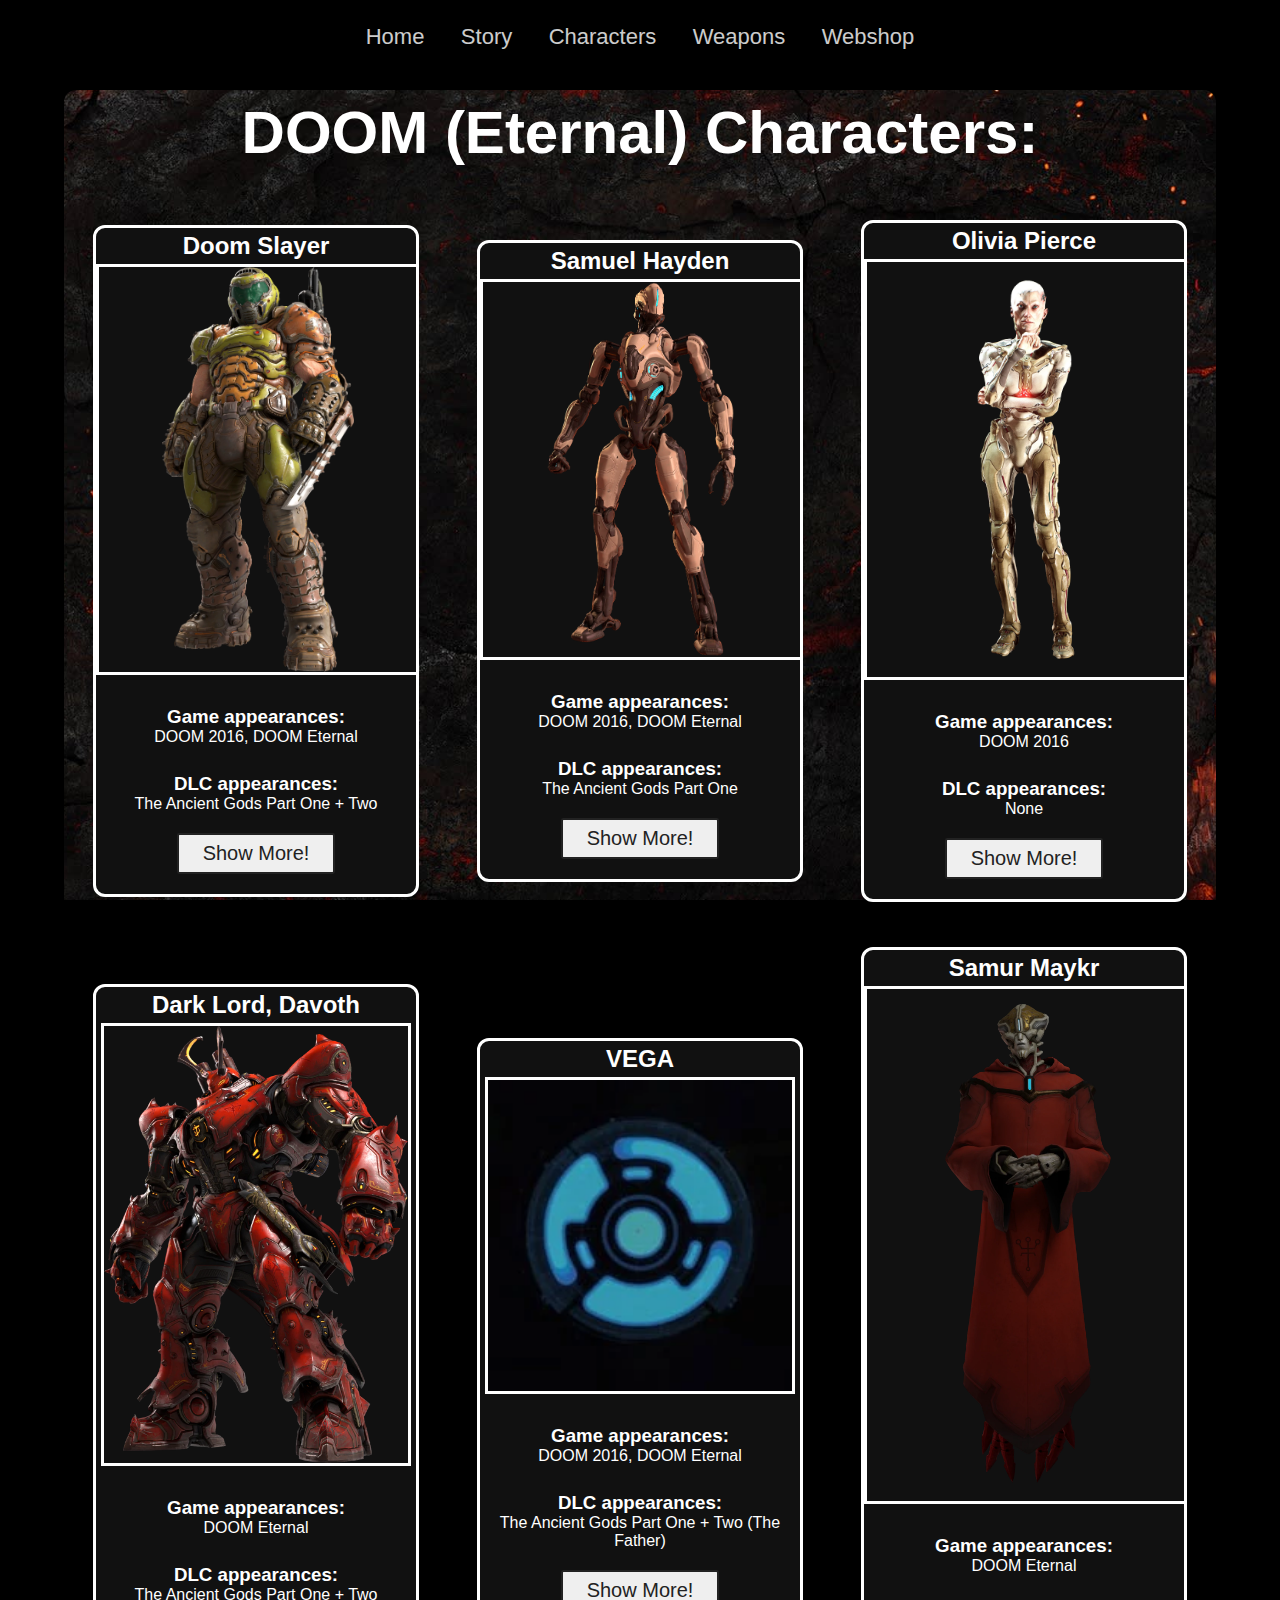
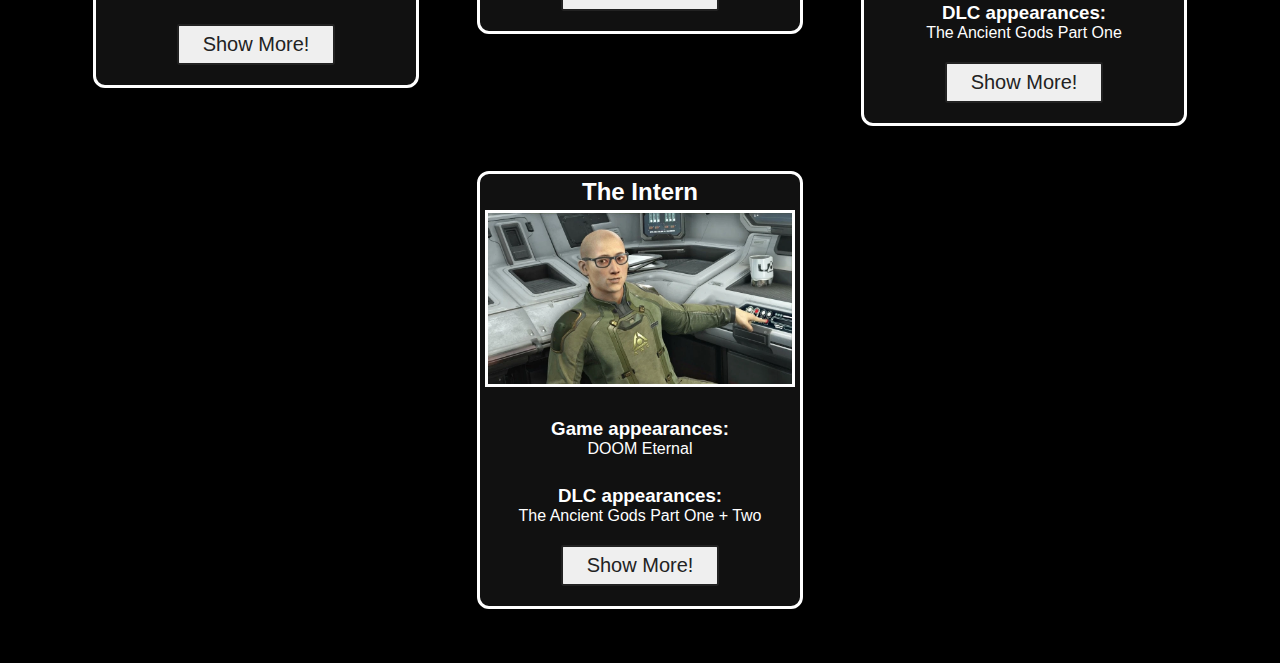
==== commit 032acf03: "Finished the Weapons Page and fixed some styling issues" ====
--- a/characters.html
+++ b/characters.html
@@ -58,7 +58,7 @@
                 <h3>Game appearances:</h3>
                 <p>DOOM 2016, DOOM Eternal</p>
 
-                <h3 class="mt-3">DLC appearances:</h3>
+                <h3>DLC appearances:</h3>
                 <p>The Ancient Gods Part One + Two</p>
 
                 <button class="modalButton" data-character-button value="doom_slayer">
@@ -101,7 +101,7 @@
                 <h3>Game appearances:</h3>
                 <p>DOOM 2016, DOOM Eternal</p>
 
-                <h3 class="mt-3">DLC appearances:</h3>
+                <h3>DLC appearances:</h3>
                 <p>The Ancient Gods Part One</p>
 
                 <button class="modalButton" data-character-button value="samuel_hayden">
@@ -113,14 +113,14 @@
                         <section class="close-button" data-character-close-button="samuel_hayden">&times;</section>
                         <h2>Samuel Hayden</h2>
 
-                        <h3 class="mt-3">History</h3>
+                        <h3>History</h3>
                         <p class="ws-pre">
                             After coming to Earth for unknown period of time, the Seraphim constructed a human body for himself and fabricated his new name and identity as Samuel Hayden. Under his new identity, Hayden was born to the powerful Hayden family and was known to the public to be a philanthropist and a very prodigious intellectual; having accomplished in several scientific fields, including thermodynamics, electromagnetic theory, and nuclear sciences. He was the founder of the Samuel Hayden Foundation, which promoted the sponsoring of young scientific talent and funding scientific programs in schools and colleges. After Hayden was appointed as General Director of the Global Science Council, the UAC recruited him. Soon after Argent Energy was discovered on Mars, Hayden subsequently took over the leadership of the UAC and began the construction of the Argent Tower.
 
                             During construction of the Argent Tower, Hayden's body was diagnosed with a stage 4 incurable brain cancer and left with a few months to live. Hayden avoided his death by transferring parts of his brain into a 3-meter tall mechanoid body, allowing him to be virtually immortal. Hayden purposely chose this form for his expeditions into Hell, enabling him to sidestep his Maykr nature that ancient laws prevents him from entering the Dark Realm. After his "rebirth", Hayden was appointed as Project Director of the Argent Facility and under his leadership humanity embraced an Argent-based technological revolution as Argent Energy is integrated into all forms of technology. By the time the Argent Tower finished construction in 2127, Hayden personally dispatched the first Argent package to Earth.
                         </p>
 
-                        <h3 class="mt-3">DOOM 2016</h3>
+                        <h3>DOOM 2016</h3>
                         <p class="ws-pre">
                             Hayden's concerns on Pierce soon unraveled as his former protegee betrayed her mentor and used the Argent Tower to open a portal to Hell, unleashing demons on the Argent Facility and killing all of its personnel.
 
@@ -129,14 +129,14 @@
                             Hayden was able to gain the Slayer's partial cooperation after cutting off his access to the satellite communications array and offering information that he seeks, although in their attempt to stop Pierce, the Slayer later destroyed the Argent energy stations rather than temporarily disabling them as Hayden asked, much to Hayden's irritation.
                         </p>
 
-                        <h3 class="mt-3">DOOM Eternal</h3>
+                        <h3>DOOM Eternal</h3>
                         <p class="ws-pre">
                             In 2150, Hayden suddenly resurfaced on Earth before the Allied Nations Council during the time the demonic invasion of Earth had already begun. Hayden recounted the events on Mars to the AN Council before offering to help lead humanity against Hell by providing them his technologies and the Crucible, the last remaining source of Argent Energy in the solar system.
 
                             The Council appointed Hayden as the Lead Director of the Armored Response Coalition. Under his leadership, Hayden re-purposed the UAC facilities on Earth to produce and supply Argent technology and advanced armaments to the ARC. As the war against Hell grew more dire, Hayden was subsequently given full command over all resistance efforts. With humanity deprived of its Argent-dependent energy grid after the loss of the Well, Hayden invented a method of Argent-Synthesis, a synthetic replication that could recreate the high-yield capability of Argent Energy. Using the Crucible's hidden power, Hayden utilized the artifact as an Argent conductor to restoring the production of Argent energy to Earth. Throughout the war against Hell, Hayden was highly regarded as a mythical figure by human survivors.
                         </p>
 
-                        <h3 class="mt-3">The Ancient Gods - Part One</h3>
+                        <h3>The Ancient Gods - Part One</h3>
                         <p class="ws-pre">
                             Knowing that the end of the Hell invasion is only temporary, Hayden, the Slayer, and with the aid of the ARC set off in the Mobile Command Carrier with the intent of locating and retrieving the Seraphim, who has been housed in indefinite stasis within the UAC Atlantica Facility, in seeking his help to prevent the demons from using Urdak's realm to reinitiate their invasion. It's there that Hayden starts to speak highly of the Seraphim as "the key to the humans' salvation." Upon reaching the stasis chamber, Samuel requests to be integrated with the Seraphim. This is immediately followed by the Seraphim awakening, revealing Hayden's true identity to be none other than the Seraphim himself.
 
@@ -161,7 +161,7 @@
                 <h3>Game appearances:</h3>
                 <p>DOOM 2016</p>
 
-                <h3 class="mt-3">DLC appearances:</h3>
+                <h3>DLC appearances:</h3>
                 <p>None</p>
 
                 <button class="modalButton" data-character-button value="olivia_pierce">
@@ -173,12 +173,12 @@
                         <section class="close-button" data-character-close-button="olivia_pierce">&times;</section>
                         <h2>Olivia Pierce</h2>
 
-                        <h3 class="mt-3">Introduction</h3>
+                        <h3>Introduction</h3>
                         <p class="ws-pre">
                             Olivia Pierce is a high-ranking researcher of the UAC and the main antagonist of Doom (2016). She was the Head of Biochemical Research at the Argent Facility on Mars and a fanatical researcher of Hell. After coming into contact with Hell's Dark Lord, Pierce made a pact with Hell to aid in their invasion.
                         </p>
 
-                        <h3 class="mt-3">History</h3>
+                        <h3>History</h3>
                         <p class="ws-pre">
                             A former protege of Samuel Hayden, Olivia Pierce was graduated with first class honors in biomechanical and genetic engineering in Strasbourg. After graduating, she was appointed to the Global Science Council and made a fortune by becoming one of the founders of a global research company called NanoStruct Aerospace and Defense Systems. During her two-year tour of duty with the Global Science Council, Pierce once served as a missionary in South America in which she described her experience as a "spiritual but frivolous pilgrimage."
 
@@ -205,7 +205,7 @@
                 <h3>Game appearances:</h3>
                 <p>DOOM Eternal</p>
 
-                <h3 class="mt-3">DLC appearances:</h3>
+                <h3>DLC appearances:</h3>
                 <p>The Ancient Gods Part One + Two</p>
 
                 <button class="modalButton" data-character-button value="dark_lord">
@@ -217,7 +217,7 @@
                         <section class="close-button" data-character-close-button="dark_lord">&times;</section>
                         <h2>Dark Lord A.K.A. Davoth</h2>
 
-                        <h3 class="mt-3">Davoth</h3>
+                        <h3>Davoth</h3>
                         <p class="ws-pre">
                             According to Maykr history, the original Dark Lord was an immortal being once known as Davoth, created by the Father to rule over his first deliberate creation, a realm called Jekkad. Jekkad was a higher plane than the Father's first creation, Urdak, and Davoth was a Primeval, one of the first gods, created to rule over it. However, during the final battle, Davoth reveals that it was he who had created the Father, Urdak, Jekkad, and all living things.
 
@@ -236,7 +236,7 @@
                             -- DOOM Fandom <a class="remove-decoration txt-white" href="https://doom.fandom.com/wiki/Dark_Lord#Davoth" target="_blank">(link)</a>
                         </p>
 
-                        <h3 class="mt-3">Personality</h3>
+                        <h3>Personality</h3>
                         <p class="ws-pre">
                             Betrayed by his own creations, stripped of most of his power and even name, Davoth was imprisoned for millennia which made him swear vengeance against his servants and everything he created. Malevolent and enraged, he shows no mercy towards others and is fully willing to kill and destroy other worlds.
 
@@ -262,7 +262,7 @@
                 <h3>Game appearances:</h3>
                 <p>DOOM 2016, DOOM Eternal</p>
 
-                <h3 class="mt-3">DLC appearances:</h3>
+                <h3>DLC appearances:</h3>
                 <p>The Ancient Gods Part One + Two (The Father)</p>
 
                 <button class="modalButton" data-character-button value="vega">
@@ -274,12 +274,12 @@
                         <section class="close-button" data-character-close-button="vega">&times;</section>
                         <h2>VEGA</h2>
 
-                        <h3 class="mt-3">Intro</h3>
+                        <h3>Intro</h3>
                         <p class="ws-pre">
                             VEGA is an Artificial Intelligence who helps the Doom Slayer and appears in Doom (2016) and Doom Eternal. In Doom it is first heard after completing the first level and is also the announcer for the Doom Multiplayer Mode. In The Ancient Gods, VEGA is revealed to be The Father.
                         </p>
 
-                        <h3 class="mt-3">History</h3>
+                        <h3>History</h3>
                         <p class="ws-pre">
                             After the Father commanded Samur Maykr to descend into the Earthly realms to guide humanity through their impending discovery of Argent Energy, the Seraph departed his Maykr body and inhabited a cloned human, becoming Samuel Hayden. In order to allow the Father to assist in his duty, Samuel transformed the remaining consciousness of the deity into an Artificial Intelligence made from Maykr technology known as VEGA. This transformation allowed the Father to remain hidden from the Dark Lord, who endlessly seeks to absorb his creator's powers. To further ensure VEGA is hidden from its enemy, the AI was kept ignorant of its true divine nature.
 
@@ -307,7 +307,7 @@
                 <h3>Game appearances:</h3>
                 <p>DOOM Eternal</p>
 
-                <h3 class="mt-3">DLC appearances:</h3>
+                <h3>DLC appearances:</h3>
                 <p>The Ancient Gods Part One</p>
 
                 <button class="modalButton" data-character-button value="samur_maykr">
@@ -319,7 +319,7 @@
                         <section class="close-button" data-character-close-button="samur_maykr">&times;</section>
                         <h2>Samur Maykr</h2>
 
-                        <h3 class="mt-3">DOOM Eternal</h3>
+                        <h3>DOOM Eternal</h3>
                         <p class="ws-pre">
                             During the Doom Slayer's journey to Taras Nabad to recover his Crucible, he comes across the Chapel of Purity and the deactivated Divinity Machine; this prompts him to recall Samur (known in the campaign as the "Hooded Figure") helping him into the Divinity Machine.
 
@@ -328,7 +328,7 @@
                             When the Slayer enters the Maykr facility with Samuel, the facility refers to him as the Seraphim. Furthermore, when VEGA is placed into an Urdak system, he asks Hayden if he is "the Father," indicating that VEGA may have been created from the Father's essence by Samuel after he stole it from the Maykrs.
                         </p>
 
-                        <h3 class="mt-3">The Ancient Gods - Part One</h3>
+                        <h3>The Ancient Gods - Part One</h3>
                         <p class="ws-pre">
                             Following the end of the Hell invasion of Earth, the Slayer, Dr. Samuel Hayden, and the Armored Response Coalition embarked on a mission to find Samur, seeking his help to seal Urdak, which have fallen to Hell, and preventing the demons from using the realm's higher dimension to renew their conquests.
 
@@ -358,7 +358,7 @@
                 <h3>Game appearances:</h3>
                 <p>DOOM Eternal</p>
 
-                <h3 class="mt-3">DLC appearances:</h3>
+                <h3>DLC appearances:</h3>
                 <p>The Ancient Gods Part One + Two</p>
 
                 <button class="modalButton" data-character-button value="intern">
@@ -370,21 +370,21 @@
                         <section class="close-button" data-character-close-button="intern">&times;</section>
                         <h2>The Intern</h2>
 
-                        <h3 class="mt-3">Introduction</h3>
+                        <h3>Introduction</h3>
                         <p class="ws-pre">
                             The Intern is an unnamed employee working at the ARC Complex, and a supporting character in Doom Eternal and The Ancient Gods DLC. He is often depicted as one of the only few humans in the game that doesn't fear the Doom Slayer, as he appears as a fan of the protagonist.
                         </p>
 
-                        <h3 class="mt-3">Doom Eternal</h3>
+                        <h3>Doom Eternal</h3>
                         <p class="ws-pre">
                             Prior to the first Marauder encounter in Mission 6, the Doom Slayer enters the ARC Complex looking for the Crucible, where he encounters The Intern, who eagerly walks up to him and informing him that Samuel Hayden knew he would come eventually for the weapon. After the Slayer gained the Crucible, the Intern explains to him how it is an honor for him to meet him. However, he takes his attention away from where he is going and bumps into the railing by accident. Shortly after, when the Slayer finds the remains of Hayden, the Intern explains how the ARC couldn't revive Hayden as they could not gain access to his main cortex due to it being "alien." He then explains how they were preparing for Hayden's careful extraction with specific orders before the Slayer ripped Hayden's remains right out of the structure.
                         </p>
 
-                        <h3 class="mt-3">Quotes</h3>
+                        <h3>Quotes</h3>
                         <p class="ws-pre">
                             - M...m...my...god...umm...D...D...Dr. Hayden was convinced...um...that you would come here for this...eventually. - The Intern's first meeting with the Doom Slayer.
                             - I, ah, see that your mission objective states that you going to destroy the sphere, not retrieve it? That is not, sir, what Dr. Hayden...the, uh, the Seraphim has requested of us...uh, you.
-                            - Listen, whatever we do...I'm in. You want to wake the devil not so you can help the demons...it's so you can kill their leader once he's taken physical form...and that'll destroy all of them, for good...right?                            -- DOOM Fandom <a class="remove-decoration txt-white" href="https://doom.fandom.com/wiki/Intern" target="_blank">(link)</a>
+                            - Listen, whatever we do...I'm in. You want to wake the devil not so you can help the demons...it's so you can kill their leader once he's taken physical form...and that'll destroy all of them, for good...right?
 
                             -- DOOM Fandom <a class="remove-decoration txt-white" href="https://doom.fandom.com/wiki/Intern" target="_blank">(link)</a>
                         </p>
--- a/css/master.css
+++ b/css/master.css
@@ -2,6 +2,34 @@
     margin: 0 auto;
     padding: 0;
     font-family: Arial, sans-serif;
+}
+
+.weapon-table {
+    margin: auto !important;
+    border: 1px #ffffff solid;
+    border-collapse: separate !important;
+    border-spacing: 2px !important;
+}
+
+.weapon-table td {
+    padding: 5px !important;
+}
+
+.weapon-table tr:nth-child(even) {
+    background-color: rgba(120,255,255,0.15) !important;
+}
+
+.weapon-table tr:nth-child(odd) {
+    background-color: rgba(255,255,255,0.15) !important;
+}
+
+.weapon-table th {
+    background: url("../images/red_background.jpg") repeat-x top center;
+    text-align: center;
+}
+
+h3 {
+    margin-top: 3vh;
 }
 
 .remove-decoration {
@@ -30,6 +58,10 @@
     text-align: center;
     padding: 8px;
     margin-top: 8vh;
+}
+
+.sub-title {
+    text-align: center;
 }
 
 .story-title {
@@ -191,6 +223,34 @@
     padding: 4px;
 }
 
+.sort-container {
+    display: flex;
+    flex-wrap: wrap;
+    text-align: center;
+    background-color: #333333;
+    border-radius: 12px;
+    width: 20vw;
+}
+
+.sort-item {
+    font-size: 18px;
+    width: 10vw;
+}
+
+.sort-container {
+    display: flex;
+    flex-wrap: wrap;
+    text-align: center;
+    background-color: #333333;
+    border-radius: 12px;
+    width: 25vw;
+}
+
+.sort-item {
+    font-size: 17px;
+    width: 10vw;
+}
+
 @media only screen and (min-width: 1101px) {
     .mobile-nav-h1 {
         display: none;
@@ -228,7 +288,6 @@
         background-color: #111;
     }
 
-
     .container {
         width: 90vw;
         margin-left: 5vw;
@@ -279,6 +338,10 @@
     }
 
     .intro {
+        font-size: 30px;
+    }
+
+    .sub-title {
         font-size: 30px;
     }
 
@@ -301,6 +364,13 @@
         padding-right: 4.9vw;
         width: 15vw;
     }
+
+    .char-image-mid {
+        border-style: solid;
+        padding-left: 4.9vw;
+        padding-right: 4.9vw;
+        width: 15vw;
+    }
 }
 
 @media only screen and (min-width: 801px) and (max-width: 1100px) {
@@ -402,6 +472,20 @@
         padding-left: 4.9vw;
         padding-right: 4.9vw;
         width: 30vw;
+    }
+
+    .char-image-mid {
+        width: 95%;
+        height: 100%;
+        border-style: solid;
+    }
+
+    .sort-container {
+        width: 40vw;
+    }
+
+    .sort-item {
+        width: 20vw;
     }
 }
 
@@ -494,6 +578,12 @@
         height: 30vh;
     }
 
+    .modal-content {
+        overflow-y: auto;
+        padding: 0.5rem 1rem;
+        width: 18rem;
+    }
+
     .story-container {
         display: flex;
         flex-direction: column;
@@ -536,4 +626,24 @@
         width: 40vw;
         height: 45vh;
     }
+
+    .char-image-mid {
+        width: 95%;
+        height: 100%;
+        border-style: solid;
+    }
+
+    .char-modal {
+        padding: 0.5rem 1rem;
+        width: 85vw;
+    }
+
+    .sort-container {
+        width: 70vw;
+    }
+
+    .sort-item {
+        font-size: 15px;
+        width: 35vw;
+    }
 }